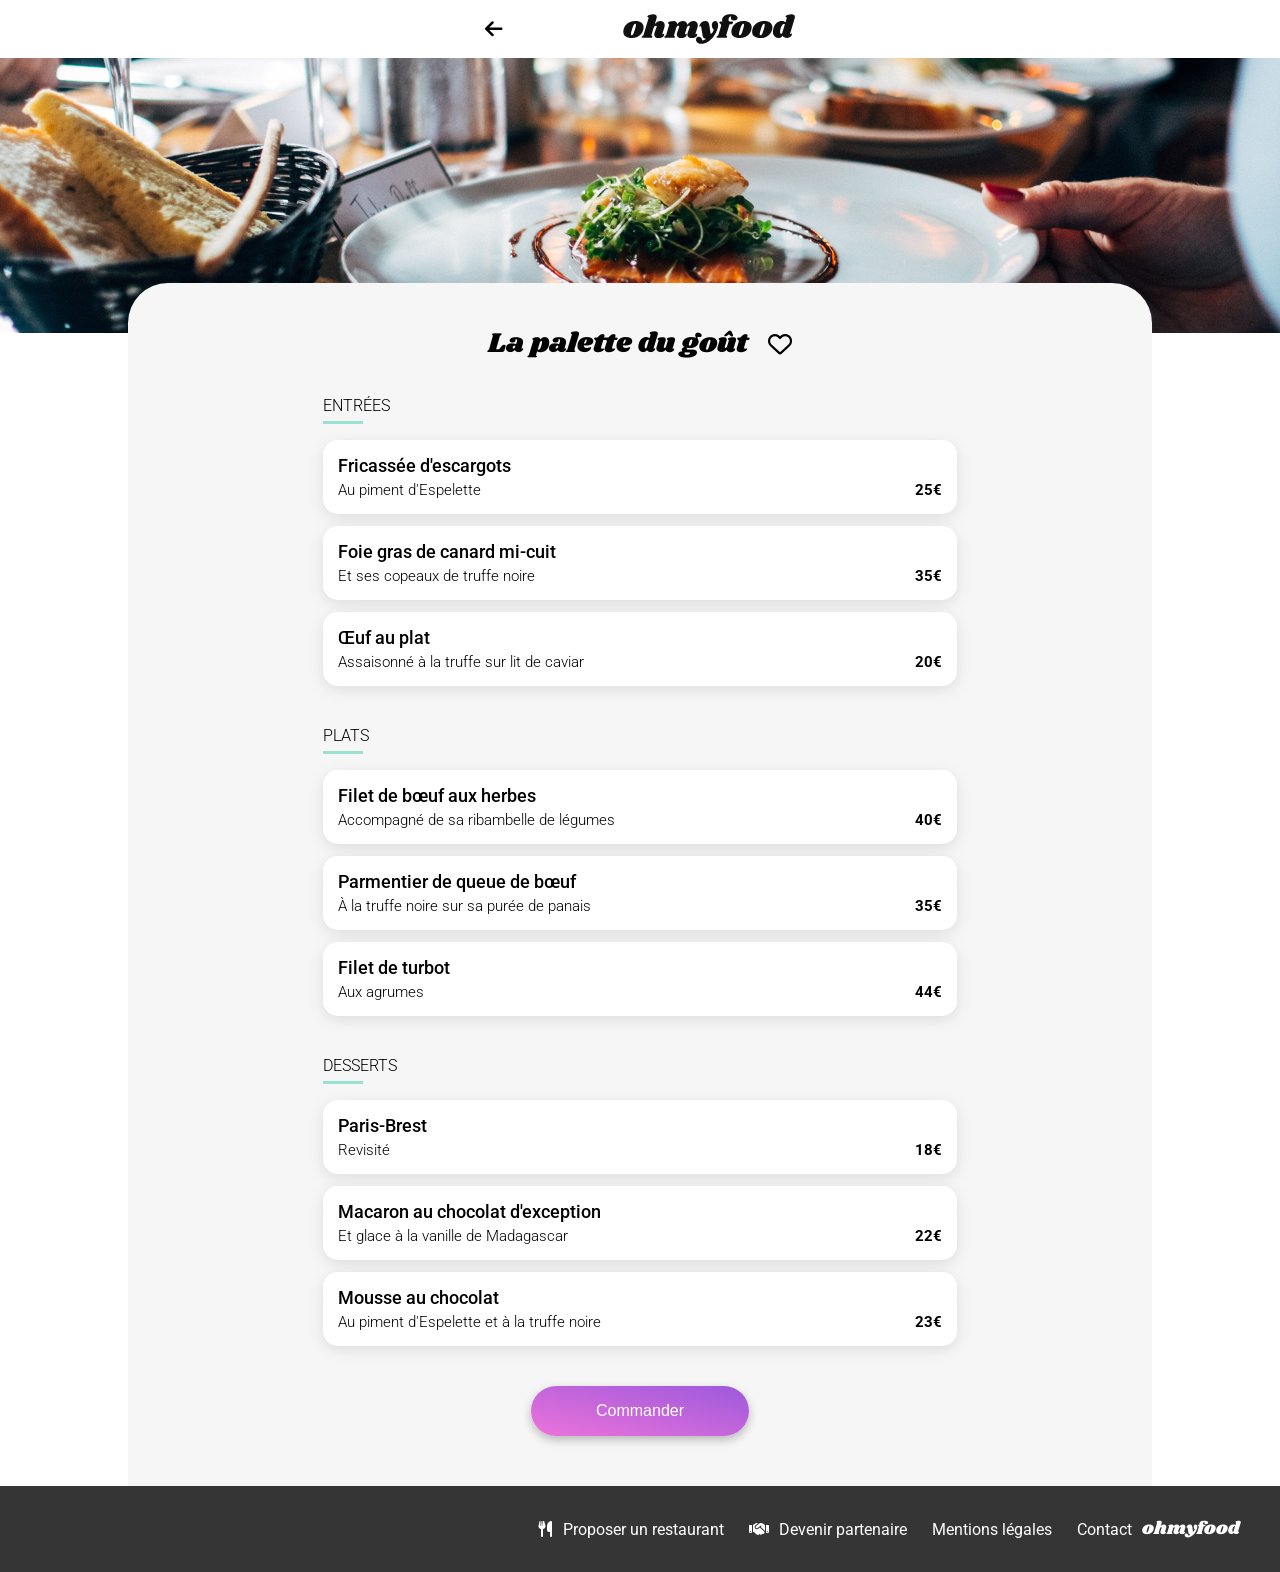
==== restaurants/menu_1.html @ 6820269d "mise à jour ohmyfood" ====
<!doctype html>
<html lang="fr">
  <head>
    <meta charset="UTF-8" />
    <meta name="viewport" content="width=device-width, initial-scale=1.0" />
    <title>La palette du goût</title>

    <link
      rel="stylesheet"
      href="https://cdnjs.cloudflare.com/ajax/libs/font-awesome/6.2.1/css/all.min.css"
      integrity="sha512-MV7K8+y+gLIBoVD59lQIYicR65iaqukzvf/nwasF0nqhPay5w/9lJmVM2hMDcnK1OnMGCdVK+iQrJ7lzPJQd1w=="
      crossorigin="anonymous"
      referrerpolicy="no-referrer"
    />

    <link rel="preconnect" href="https://fonts.googleapis.com" />
    <link rel="preconnect" href="https://fonts.gstatic.com" crossorigin />

    <link
      href="https://fonts.googleapis.com/css2?family=Roboto:ital,wght@0,100..900;1,100..900&family=Shrikhand&display=swap"
      rel="stylesheet"
    />

    <link rel="stylesheet" href="../assets/css/main.css" />
  </head>

  <body>
    <header class="menu_header">
      <div class="menu_logo">
        <a href="../index.html">
          <i class="fa-solid fa-arrow-left"></i>
        </a>

        <img src="../assets/images/logo/ohmyfood@2x.svg" alt="logo ohmyfood" />
      </div>
    </header>

    <main>
      <section>
        <img
          class="menu_image"
          src="../assets/images/restaurants/jay-wennington-N_Y88TWmGwA-unsplash.jpg"
          alt="Photo du restaurant La palette du goût"
        />
      </section>

      <section class="menu_menu">
        <div class="menu_titre_coeur">
          <h1>La palette du goût</h1>

          <label class="heart">
            <input type="checkbox" />
            <i class="fa-regular fa-heart heart-empty"></i>
            <i class="fa-solid fa-heart heart-full"></i>
          </label>
        </div>

        <article class="menu_entrée">
          <div class="menu_titre_surligne">
            <h2>Entrées</h2>
            <div class="ligne_verte"></div>
          </div>

          <div class="menu_carte">
            <div class="menu_carte_texte">
              <h3>Fricassée d'escargots</h3>
              <div class="menu_prix">
                <h4>Au piment d'Espelette</h4>
                <strong>25€</strong>
              </div>
            </div>
            <div class="menu_check">
              <i class="fa-solid fa-circle-check"></i>
            </div>
          </div>

          <div class="menu_carte">
            <div class="menu_carte_texte">
              <h3>Foie gras de canard mi-cuit</h3>
              <div class="menu_prix">
                <h4>Et ses copeaux de truffe noire</h4>
                <strong>35€</strong>
              </div>
            </div>
            <div class="menu_check">
              <i class="fa-solid fa-circle-check"></i>
            </div>
          </div>

          <div class="menu_carte">
            <div class="menu_carte_texte">
              <h3>Œuf au plat</h3>
              <div class="menu_prix">
                <h4>Assaisonné à la truffe sur lit de caviar</h4>
                <strong>20€</strong>
              </div>
            </div>
            <div class="menu_check">
              <i class="fa-solid fa-circle-check"></i>
            </div>
          </div>
        </article>

        <article class="menu_plats">
          <div class="menu_titre_surligne">
            <h2>Plats</h2>
            <div class="ligne_verte"></div>
          </div>

          <div class="menu_carte">
            <div class="menu_carte_texte">
              <h3>Filet de bœuf aux herbes</h3>
              <div class="menu_prix">
                <h4>Accompagné de sa ribambelle de légumes</h4>
                <strong>40€</strong>
              </div>
            </div>
            <div class="menu_check">
              <i class="fa-solid fa-circle-check"></i>
            </div>
          </div>

          <div class="menu_carte">
            <div class="menu_carte_texte">
              <h3>Parmentier de queue de bœuf</h3>
              <div class="menu_prix">
                <h4>À la truffe noire sur sa purée de panais</h4>
                <strong>35€</strong>
              </div>
            </div>
            <div class="menu_check">
              <i class="fa-solid fa-circle-check"></i>
            </div>
          </div>

          <div class="menu_carte">
            <div class="menu_carte_texte">
              <h3>Filet de turbot</h3>
              <div class="menu_prix">
                <h4>Aux agrumes</h4>
                <strong>44€</strong>
              </div>
            </div>
            <div class="menu_check">
              <i class="fa-solid fa-circle-check"></i>
            </div>
          </div>
        </article>

        <article class="menu_desserts">
          <div class="menu_titre_surligne">
            <h2>Desserts</h2>
            <div class="ligne_verte"></div>
          </div>

          <div class="menu_carte">
            <div class="menu_carte_texte">
              <h3>Paris-Brest</h3>
              <div class="menu_prix">
                <h4>Revisité</h4>
                <strong>18€</strong>
              </div>
            </div>
            <div class="menu_check">
              <i class="fa-solid fa-circle-check"></i>
            </div>
          </div>

          <div class="menu_carte">
            <div class="menu_carte_texte">
              <h3>Macaron au chocolat d'exception</h3>
              <div class="menu_prix">
                <h4>Et glace à la vanille de Madagascar</h4>
                <strong>22€</strong>
              </div>
            </div>
            <div class="menu_check">
              <i class="fa-solid fa-circle-check"></i>
            </div>
          </div>

          <div class="menu_carte">
            <div class="menu_carte_texte">
              <h3>Mousse au chocolat</h3>
              <div class="menu_prix">
                <h4>Au piment d'Espelette et à la truffe noire</h4>
                <strong>23€</strong>
              </div>
            </div>
            <div class="menu_check">
              <i class="fa-solid fa-circle-check"></i>
            </div>
          </div>
        </article>

        <div class="menu_commander">
          <button class="bouton">Commander</button>
        </div>
      </section>
    </main>

    <footer class="menu_footer">
      <div class="footer_container">
        <p class="logo_footer">ohmyfood</p>
        <ul class="footer_links">
          <li class="footer_text">
            <i class="fas fa-utensils"></i>
            <span>Proposer un restaurant</span>
          </li>

          <li class="footer_text">
            <i class="fas fa-handshake"></i>
            <span>Devenir partenaire</span>
          </li>

          <li>Mentions légales</li>
          <li>Contact</li>
        </ul>
      </div>
    </footer>
  </body>
</html>
---- assets/css/main.css ----
@charset "UTF-8";
* {
  box-sizing: border-box;
}

body {
  margin: 0;
  font-family: "Roboto", sans-serif;
  background-color: white;
  color: black;
}

img {
  max-width: 100%;
  display: block;
}

a {
  color: inherit;
  text-decoration: none;
}

.menu_header {
  background-color: white;
}

.menu_logo {
  display: flex;
  align-items: center;
  gap: 60px;
  padding: 14px 17px;
}

.menu_logo i {
  font-size: 20px;
}

.menu_logo img {
  height: 30px;
}

.menu_image {
  width: 100%;
  height: 275px;
  object-fit: cover;
}

.menu_menu {
  position: relative;
  margin-top: -50px;
  background-color: #f6f6f6;
  border-radius: 40px 40px 0 0;
  padding: 32px 17px 40px;
}

.menu_titre_coeur {
  display: flex;
  align-items: center;
  justify-content: space-between;
  gap: 20px;
  margin-bottom: 32px;
}

.menu_titre_coeur h1 {
  margin: 0;
  font-family: "Shrikhand", cursive;
  font-size: 28px;
  font-weight: 400;
}

.heart {
  position: relative;
  width: 24px;
  height: 24px;
  cursor: pointer;
  display: inline-block;
}

.heart input {
  display: none;
}

.heart i {
  position: absolute;
  top: 0;
  left: 0;
  font-size: 24px;
}

.heart-empty {
  color: black;
  opacity: 1;
}

.heart-full {
  background: linear-gradient(193.33deg, #9356dc -11.44%, #ff79da 123.93%);
  -webkit-background-clip: text;
  -webkit-text-fill-color: transparent;
  opacity: 0;
  transform: scale(0);
}

.heart input:checked ~ .heart-empty {
  opacity: 0;
}

.heart input:checked ~ .heart-full {
  opacity: 1;
  transform: scale(1);
}

.menu_entrée,
.menu_plats,
.menu_desserts {
  display: flex;
  flex-direction: column;
  gap: 12px;
  margin-bottom: 40px;
}

.menu_titre_surligne {
  margin-bottom: 4px;
}

.menu_titre_surligne h2 {
  margin: 0 0 6px 0;
  font-size: 16px;
  font-weight: 300;
  text-transform: uppercase;
}

.ligne_verte {
  width: 40px;
  height: 3px;
  background-color: #99e2d0;
}

.menu_carte {
  display: flex;
  justify-content: space-between;
  align-items: stretch;
  background-color: white;
  border-radius: 15px;
  box-shadow: 0 4px 15px 0 rgba(0, 0, 0, 0.1019607843);
  overflow: hidden;
  cursor: pointer;
}

.menu_carte_texte {
  flex: 1;
  padding: 15px;
  min-width: 0;
}

.menu_carte h3 {
  margin: 0 0 5px 0;
  font-size: 18px;
  font-weight: 500;
  white-space: nowrap;
  overflow: hidden;
  text-overflow: ellipsis;
}

.menu_prix {
  display: flex;
  justify-content: space-between;
  align-items: flex-end;
  gap: 10px;
}

.menu_prix h4 {
  margin: 0;
  font-size: 15px;
  font-weight: 300;
  white-space: nowrap;
  overflow: hidden;
  text-overflow: ellipsis;
}

.menu_prix strong {
  font-size: 15px;
  flex-shrink: 0;
  transition: transform 0.4s ease;
}

.menu_check {
  width: 70px;
  background-color: #99e2d0;
  display: flex;
  justify-content: center;
  align-items: center;
  margin-right: -70px;
  transition: margin-right 0.4s ease;
}

.menu_check i {
  color: white;
  font-size: 20px;
  transition: transform 0.4s ease;
}

.menu_carte:hover .menu_check {
  margin-right: 0;
}

.menu_carte:hover .menu_prix strong {
  transform: translateX(-10px);
}

.menu_commander {
  display: flex;
  justify-content: center;
  margin-top: 10px;
}

.bouton {
  width: 218px;
  height: 50px;
  border: none;
  border-radius: 25px;
  background: linear-gradient(193.33deg, #9356dc -11.44%, #ff79da 123.93%);
  color: white;
  font-size: 16px;
  font-weight: 500;
  box-shadow: 0 4px 10px 0 rgba(0, 0, 0, 0.2509803922);
  transition:
    opacity 0.4s,
    transform 0.4s;
}

.bouton:hover {
  opacity: 0.85;
  cursor: pointer;
  transform: scale(1.01);
}

.menu_footer {
  background: #353535;
  color: white;
  padding: 22px 25px;
}

.logo_footer {
  margin: 0 0 16px 0;
  font-family: "Shrikhand", cursive;
  font-size: 18px;
  font-weight: 400;
}

.footer_links {
  list-style: none;
  margin: 0;
  padding: 0;
}

.footer_links li {
  margin-bottom: 8px;
}

.footer_text {
  display: flex;
  align-items: center;
  gap: 10px;
}

@media (min-width: 768px) {
  .menu_logo {
    justify-content: center;
    gap: 120px;
  }
  .menu_menu {
    width: 80%;
    max-width: 1055px;
    margin: -50px auto 0;
    padding: 40px 80px 50px;
  }
  .menu_titre_coeur {
    justify-content: center;
  }
  .menu_entrée,
  .menu_plats,
  .menu_desserts {
    max-width: 634px;
    margin-left: auto;
    margin-right: auto;
    margin-bottom: 40px;
  }
  .menu_footer {
    padding: 30px 40px;
  }
  .footer_container {
    display: flex;
    flex-direction: row-reverse;
    gap: 10px;
  }
  .footer_links {
    display: flex;
    gap: 25px;
    align-items: center;
  }
  .footer_links li {
    margin-bottom: 0;
  }
}
body {
  margin: 0px;
  font-family: "Roboto", sans-serif;
}

.home_header {
  width: 100%;
  height: auto;
  display: flex;
  justify-content: center;
  align-items: center;
  flex-direction: column;
}
.home_header .logo {
  width: 100%;
  background: white;
  padding: 18px 0 10px;
  position: relative;
  z-index: 2;
  display: flex;
  justify-content: center;
  align-items: center;
  flex-direction: column;
  box-shadow: 0px 2px 4px 0px rgba(0, 0, 0, 0.1490196078);
}
.home_header .location {
  height: 50px;
  width: 100%;
  gap: 5px;
  background-color: #eaeaea;
  position: relative;
  z-index: 1;
  display: flex;
  justify-content: center;
  align-items: center;
  flex-direction: row;
  box-shadow: 0px 4px 4px 0px rgba(0, 0, 0, 0.2509803922);
}

.reservation {
  background-color: #f6f6f6;
  display: flex;
  justify-content: center;
  align-items: center;
  flex-direction: column;
}
.reservation .titre {
  font-size: 24px;
  background-color: #f6f6f6;
  display: flex;
  justify-content: center;
  width: 100%;
}
.reservation h1 {
  font-weight: 700;
  font-size: 24px;
  width: 100%;
  margin: 15px 70px;
  text-align: center;
}
.reservation .selection {
  width: 100%;
  margin: 15px 70px;
  text-align: center;
}
.reservation .selection p {
  margin: 15px 30px;
  text-align: center;
  font-size: 18px;
  font-weight: 300;
}
.reservation .bouton {
  height: 50px;
  width: 218px;
  border-radius: 25px;
  background: linear-gradient(193.33deg, #9356dc -11.44%, #ff79da 123.93%);
  color: white;
  font-size: 16px;
  font-weight: 500;
  box-shadow: 0px 4px 10px 0px rgba(0, 0, 0, 0.2509803922);
  margin-bottom: 50px;
  border: 0 solid #f6f6f6;
  transition-property: opacity transform;
  transition-duration: 0.4s;
}
.reservation .bouton:hover {
  opacity: 70%;
  cursor: pointer;
  transform: scale(1.01);
}

/* Style général de la section */
.fonctionnement {
  display: flex;
  flex-direction: column;
  gap: 20px;
  width: 90%;
  max-width: 600px;
  margin: 0 auto;
}

.fonctionnement_circle_button {
  display: flex;
  align-items: center;
}

/* Titre de la section */
.fonctionnement__titre {
  font-size: 1.8em;
  font-weight: 700;
  margin-bottom: 20px;
  text-align: left;
  margin-left: 5%;
}

/* Conteneur du numéro rond (1, 2, 3) */
.circlenumber {
  display: inline-flex;
  align-items: center;
  justify-content: center;
  background-color: #9356dc; /* Violet principal */
  color: white;
  border-radius: 50%; /* Rend le fond circulaire */
  width: 25px;
  height: 25px;
  font-weight: bold;
  margin-right: 10px;
  font-size: 14px;
  z-index: 2;
}

/* Style du bouton principal de chaque étape */
.fonctionnement__button {
  background-color: #f6f6f6; /* Gris clair pour rappeler la maquette */
  border: none;
  border-radius: 15px;
  padding: 15px 25px;
  width: 100%;
  box-shadow: 2px 3px 10px rgba(0, 0, 0, 0.1); /* Ombre douce */
  display: flex;
  align-items: center;
  height: 72.4px;
  margin-left: -20px;
}

/* Contenu texte + icône à l'intérieur du bouton */
.fonctionnement__button-text {
  display: flex;
  align-items: center;
  gap: 10px; /* Espace entre icône et texte */
  font-size: 16px;
  font-weight: 500;
}

/* Icônes Font Awesome */
.store {
  color: #9356dc; /* Violet cohérent avec la marque */
  font-size: 18px;
}

.container {
  background-color: #f6f6f6;
}
.container .menu {
  display: flex;
  justify-content: center;
  align-items: center;
  flex-direction: column;
}
.container .restaurant__titre {
  font-size: 1.8em;
  font-weight: 700;
  margin-bottom: 20px;
  text-align: left;
  margin-left: 5%;
  padding-top: 50px;
}
.container .menu_cards {
  background: white;
  border-radius: 20px 20px 20px 20px;
  margin-bottom: 20px;
  width: 100%;
  max-width: 350px;
}
.container .menu_cards img {
  width: 100%;
  height: 230px;
  object-fit: cover;
  border-radius: 20px 20px 0 0;
}
.container .description {
  display: flex;
  flex-direction: row;
  justify-content: space-between;
  margin: 10px 10px;
}
.container .image_new {
  display: flex;
  position: relative;
}
.container .new {
  position: absolute;
  color: #008766;
  top: 16px;
  right: 16px;
  background: #99e2d0;
  border-radius: 2px;
  padding: 10px 18px;
  font-size: 14px;
  font-weight: 500;
}
.container .heart {
  position: relative;
  width: 24px;
  height: 24px;
  cursor: pointer;
  display: inline-block;
}
.container {
  /* on cache la checkbox */
}
.container .heart input {
  display: none;
}
.container {
  /* positionner les deux coeurs au même endroit */
}
.container .heart i {
  position: absolute;
  top: 0;
  left: 0;
  font-size: 24px;
}
.container {
  /* coeur vide */
}
.container .heart-empty {
  color: black;
}
.container {
  /* coeur plein */
}
.container .heart-full {
  background: linear-gradient(193.33deg, #9356dc -11.44%, #ff79da 123.93%);
  -webkit-background-clip: text;
  color: transparent;
  opacity: 0;
  transform: scale(0);
}
.container {
  /* quand on clique */
}
.container .heart input:checked ~ .heart-full {
  opacity: 1;
  transform: scale(1);
}
.container .text h3 {
  font-size: 18px;
  font-weight: 700;
  margin: 5px 5px;
}
.container .text p {
  margin: 5px 5px;
  font-size: 17px;
}

.home_footer {
  background: #353535;
  color: white;
  padding: 22px 25px;
}

.logo_footer {
  margin: 0 0 16px 0;
  font-family: "Shrikhand", cursive;
  font-size: 18px;
  font-weight: 400;
}

.home_footer ul {
  list-style: none;
  margin: 0;
  padding: 0;
}

.home_footer li {
  margin-bottom: 8px;
}

.footer_text {
  display: flex;
  align-items: center;
  gap: 10px;
}

/****** Media queries ***********/
/* Medium devices (tablets, less/equal than 1024px) */
@media (min-width: 760px) {
  .fonctionnement {
    display: flex;
    flex-direction: row;
    gap: 20px;
    width: 90%;
    max-width: 1400px;
    justify-content: space-around;
  }
  .container .menu {
    display: grid;
    grid-template-columns: repeat(2, 1fr);
    margin: 0px 50px;
    gap: 50px;
  }
  .container .menu_cards {
    background: white;
    border-radius: 20px 20px 20px 20px;
    margin-bottom: 20px;
    width: 100%;
    max-width: 490px;
    max-height: 290px;
  }
  .home_footer {
    padding: 30px 40px;
  }
  .home_aligne {
    display: flex;
    flex-direction: row-reverse;
    gap: 10px;
  }
  .home_footer ul {
    display: flex;
    gap: 25px;
    align-items: center;
  }
  .home_footer li {
    margin-bottom: 0;
  }
  .logo_footer {
    margin: 0;
    font-family: "Shrikhand", cursive;
    font-size: 18px;
    font-weight: 400;
  }
}

/*# sourceMappingURL=main.css.map */
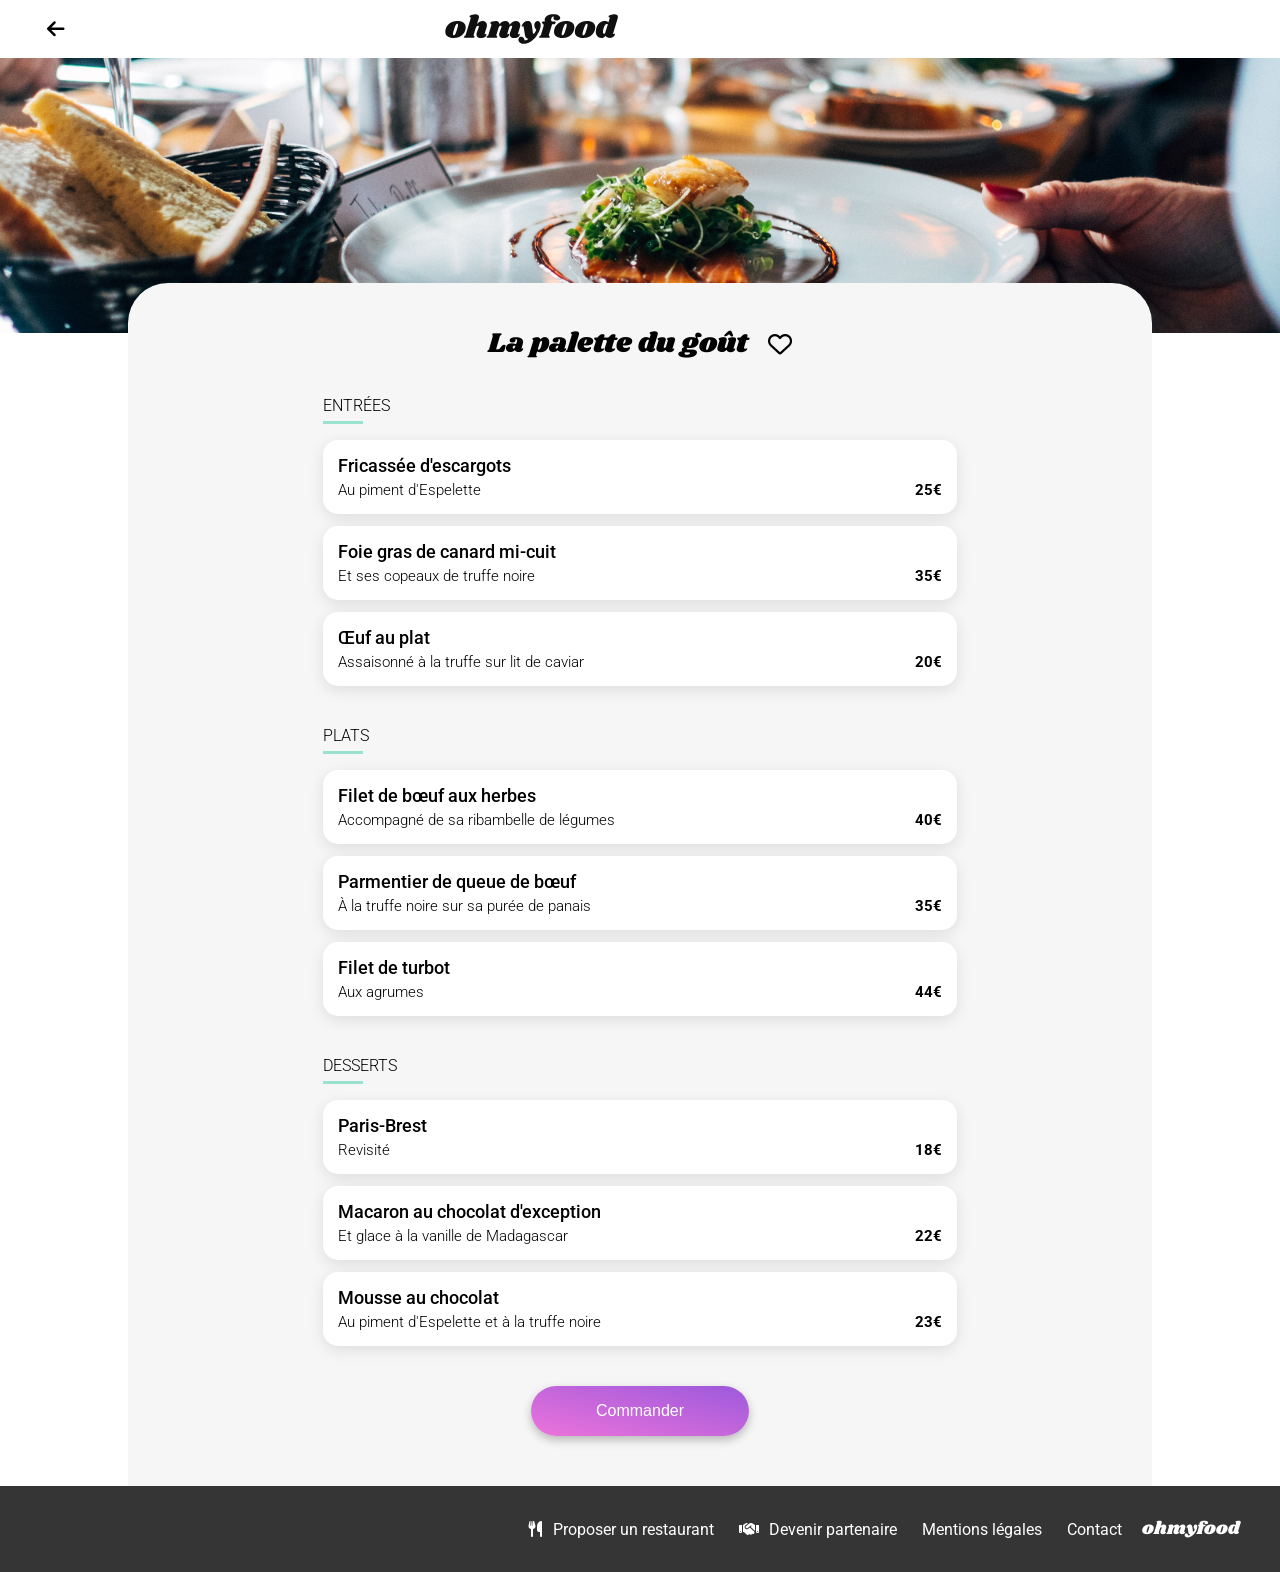
==== commit 76b6b394: "ajout fichier footer" ====
--- a/restaurants/menu_1.html
+++ b/restaurants/menu_1.html
@@ -3,6 +3,7 @@
   <head>
     <meta charset="UTF-8" />
     <meta name="viewport" content="width=device-width, initial-scale=1.0" />
+
     <title>La palette du goût</title>
 
     <link
@@ -36,13 +37,13 @@
     </header>
 
     <main>
-      <section>
+      <div>
         <img
           class="menu_image"
           src="../assets/images/restaurants/jay-wennington-N_Y88TWmGwA-unsplash.jpg"
           alt="Photo du restaurant La palette du goût"
         />
-      </section>
+      </div>
 
       <section class="menu_menu">
         <div class="menu_titre_coeur">
@@ -199,18 +200,21 @@
       </section>
     </main>
 
-    <footer class="menu_footer">
-      <div class="footer_container">
+    <footer class="container_footer">
+      <div class="footer_aligne">
         <p class="logo_footer">ohmyfood</p>
-        <ul class="footer_links">
-          <li class="footer_text">
-            <i class="fas fa-utensils"></i>
-            <span>Proposer un restaurant</span>
+        <ul>
+          <li>
+            <div class="footer_text">
+              <i class="fas fa-utensils"></i>
+              <span>Proposer un restaurant</span>
+            </div>
           </li>
 
-          <li class="footer_text">
-            <i class="fas fa-handshake"></i>
-            <span>Devenir partenaire</span>
+          <li>
+            <div class="footer_text">
+              <i class="fas fa-handshake"></i><span> Devenir partenaire</span>
+            </div>
           </li>
 
           <li>Mentions légales</li>
--- a/assets/css/main.css
+++ b/assets/css/main.css
@@ -223,9 +223,7 @@
   font-size: 16px;
   font-weight: 500;
   box-shadow: 0 4px 10px 0 rgba(0, 0, 0, 0.2509803922);
-  transition:
-    opacity 0.4s,
-    transform 0.4s;
+  transition: opacity 0.4s, transform 0.4s;
 }
 
 .bouton:hover {
@@ -234,39 +232,11 @@
   transform: scale(1.01);
 }
 
-.menu_footer {
-  background: #353535;
-  color: white;
-  padding: 22px 25px;
-}
-
-.logo_footer {
-  margin: 0 0 16px 0;
-  font-family: "Shrikhand", cursive;
-  font-size: 18px;
-  font-weight: 400;
-}
-
-.footer_links {
-  list-style: none;
-  margin: 0;
-  padding: 0;
-}
-
-.footer_links li {
-  margin-bottom: 8px;
-}
-
-.footer_text {
-  display: flex;
-  align-items: center;
-  gap: 10px;
-}
-
 @media (min-width: 768px) {
   .menu_logo {
-    justify-content: center;
-    gap: 120px;
+    justify-content: start;
+    gap: 380px;
+    margin-left: 30px;
   }
   .menu_menu {
     width: 80%;
@@ -285,25 +255,9 @@
     margin-right: auto;
     margin-bottom: 40px;
   }
-  .menu_footer {
-    padding: 30px 40px;
-  }
-  .footer_container {
-    display: flex;
-    flex-direction: row-reverse;
-    gap: 10px;
-  }
-  .footer_links {
-    display: flex;
-    gap: 25px;
-    align-items: center;
-  }
-  .footer_links li {
-    margin-bottom: 0;
-  }
 }
 body {
-  margin: 0px;
+  margin: 0;
   font-family: "Roboto", sans-serif;
 }
 
@@ -383,17 +337,15 @@
   font-weight: 500;
   box-shadow: 0px 4px 10px 0px rgba(0, 0, 0, 0.2509803922);
   margin-bottom: 50px;
-  border: 0 solid #f6f6f6;
-  transition-property: opacity transform;
-  transition-duration: 0.4s;
+  border: 0;
+  transition: opacity 0.4s, transform 0.4s;
 }
 .reservation .bouton:hover {
-  opacity: 70%;
+  opacity: 0.7;
   cursor: pointer;
   transform: scale(1.01);
 }
 
-/* Style général de la section */
 .fonctionnement {
   display: flex;
   flex-direction: column;
@@ -408,7 +360,6 @@
   align-items: center;
 }
 
-/* Titre de la section */
 .fonctionnement__titre {
   font-size: 1.8em;
   font-weight: 700;
@@ -417,14 +368,13 @@
   margin-left: 5%;
 }
 
-/* Conteneur du numéro rond (1, 2, 3) */
 .circlenumber {
   display: inline-flex;
   align-items: center;
   justify-content: center;
-  background-color: #9356dc; /* Violet principal */
+  background-color: #9356dc;
   color: white;
-  border-radius: 50%; /* Rend le fond circulaire */
+  border-radius: 50%;
   width: 25px;
   height: 25px;
   font-weight: bold;
@@ -433,43 +383,35 @@
   z-index: 2;
 }
 
-/* Style du bouton principal de chaque étape */
 .fonctionnement__button {
-  background-color: #f6f6f6; /* Gris clair pour rappeler la maquette */
+  background-color: #f6f6f6;
   border: none;
   border-radius: 15px;
   padding: 15px 25px;
   width: 100%;
-  box-shadow: 2px 3px 10px rgba(0, 0, 0, 0.1); /* Ombre douce */
+  box-shadow: 2px 3px 10px rgba(0, 0, 0, 0.1);
   display: flex;
   align-items: center;
   height: 72.4px;
   margin-left: -20px;
 }
 
-/* Contenu texte + icône à l'intérieur du bouton */
 .fonctionnement__button-text {
   display: flex;
   align-items: center;
-  gap: 10px; /* Espace entre icône et texte */
+  gap: 10px;
   font-size: 16px;
   font-weight: 500;
 }
 
-/* Icônes Font Awesome */
 .store {
-  color: #9356dc; /* Violet cohérent avec la marque */
+  color: #9356dc;
   font-size: 18px;
 }
 
 .container {
   background-color: #f6f6f6;
-}
-.container .menu {
-  display: flex;
-  justify-content: center;
-  align-items: center;
-  flex-direction: column;
+  padding-bottom: 40px;
 }
 .container .restaurant__titre {
   font-size: 1.8em;
@@ -479,96 +421,116 @@
   margin-left: 5%;
   padding-top: 50px;
 }
+.container .menu {
+  display: flex;
+  flex-direction: column;
+  align-items: center;
+  gap: 20px;
+}
 .container .menu_cards {
+  position: relative;
+  width: 100%;
+  max-width: 350px;
   background: white;
-  border-radius: 20px 20px 20px 20px;
-  margin-bottom: 20px;
-  width: 100%;
-  max-width: 350px;
+  border-radius: 20px;
+  overflow: hidden;
+}
+.container .card-link {
+  display: block;
+  text-decoration: none;
+  color: inherit;
+}
+.container .image_new {
+  position: relative;
 }
 .container .menu_cards img {
+  display: block;
   width: 100%;
   height: 230px;
   object-fit: cover;
-  border-radius: 20px 20px 0 0;
-}
-.container .description {
-  display: flex;
-  flex-direction: row;
-  justify-content: space-between;
-  margin: 10px 10px;
-}
-.container .image_new {
-  display: flex;
-  position: relative;
 }
 .container .new {
   position: absolute;
-  color: #008766;
   top: 16px;
   right: 16px;
+  color: #008766;
   background: #99e2d0;
   border-radius: 2px;
-  padding: 10px 18px;
+  padding: 8px 12px;
   font-size: 14px;
   font-weight: 500;
 }
+.container .description {
+  padding: 14px 50px 14px 14px;
+}
+.container .text h3 {
+  font-size: 18px;
+  font-weight: 700;
+  margin: 0 0 5px 0;
+}
+.container .text p {
+  margin: 0;
+  font-size: 17px;
+  font-weight: 300;
+}
 .container .heart {
-  position: relative;
+  position: absolute;
+  right: 20px;
+  bottom: 24px;
   width: 24px;
   height: 24px;
   cursor: pointer;
-  display: inline-block;
-}
-.container {
-  /* on cache la checkbox */
 }
 .container .heart input {
   display: none;
-}
-.container {
-  /* positionner les deux coeurs au même endroit */
 }
 .container .heart i {
   position: absolute;
   top: 0;
   left: 0;
   font-size: 24px;
-}
-.container {
-  /* coeur vide */
+  transition: opacity 0.3s ease, transform 0.3s ease;
 }
 .container .heart-empty {
   color: black;
-}
-.container {
-  /* coeur plein */
+  opacity: 1;
 }
 .container .heart-full {
   background: linear-gradient(193.33deg, #9356dc -11.44%, #ff79da 123.93%);
   -webkit-background-clip: text;
   color: transparent;
   opacity: 0;
-  transform: scale(0);
-}
-.container {
-  /* quand on clique */
+  transform: scale(0.8);
+}
+.container .heart input:checked ~ .heart-empty {
+  opacity: 0;
 }
 .container .heart input:checked ~ .heart-full {
   opacity: 1;
   transform: scale(1);
 }
-.container .text h3 {
-  font-size: 18px;
-  font-weight: 700;
-  margin: 5px 5px;
-}
-.container .text p {
-  margin: 5px 5px;
-  font-size: 17px;
-}
-
-.home_footer {
+
+@media (min-width: 760px) {
+  .fonctionnement {
+    flex-direction: row;
+    gap: 20px;
+    width: 90%;
+    max-width: 1400px;
+    justify-content: space-around;
+  }
+  .container .menu {
+    display: grid;
+    grid-template-columns: repeat(2, 1fr);
+    gap: 50px;
+    margin: 0 50px;
+    justify-items: center;
+  }
+  .container .menu_cards {
+    max-width: 490px;
+    width: 100%;
+  }
+}
+.container_footer {
   background: #353535;
   color: white;
   padding: 22px 25px;
@@ -581,13 +543,13 @@
   font-weight: 400;
 }
 
-.home_footer ul {
+.container_footer ul {
   list-style: none;
   margin: 0;
   padding: 0;
 }
 
-.home_footer li {
+.container_footer li {
   margin-bottom: 8px;
 }
 
@@ -597,45 +559,21 @@
   gap: 10px;
 }
 
-/****** Media queries ***********/
-/* Medium devices (tablets, less/equal than 1024px) */
 @media (min-width: 760px) {
-  .fonctionnement {
-    display: flex;
-    flex-direction: row;
-    gap: 20px;
-    width: 90%;
-    max-width: 1400px;
-    justify-content: space-around;
-  }
-  .container .menu {
-    display: grid;
-    grid-template-columns: repeat(2, 1fr);
-    margin: 0px 50px;
-    gap: 50px;
-  }
-  .container .menu_cards {
-    background: white;
-    border-radius: 20px 20px 20px 20px;
-    margin-bottom: 20px;
-    width: 100%;
-    max-width: 490px;
-    max-height: 290px;
-  }
-  .home_footer {
+  .container_footer {
     padding: 30px 40px;
   }
-  .home_aligne {
+  .footer_aligne {
     display: flex;
     flex-direction: row-reverse;
-    gap: 10px;
-  }
-  .home_footer ul {
+    gap: 20px;
+  }
+  .container_footer ul {
     display: flex;
     gap: 25px;
     align-items: center;
   }
-  .home_footer li {
+  .container_footer li {
     margin-bottom: 0;
   }
   .logo_footer {
